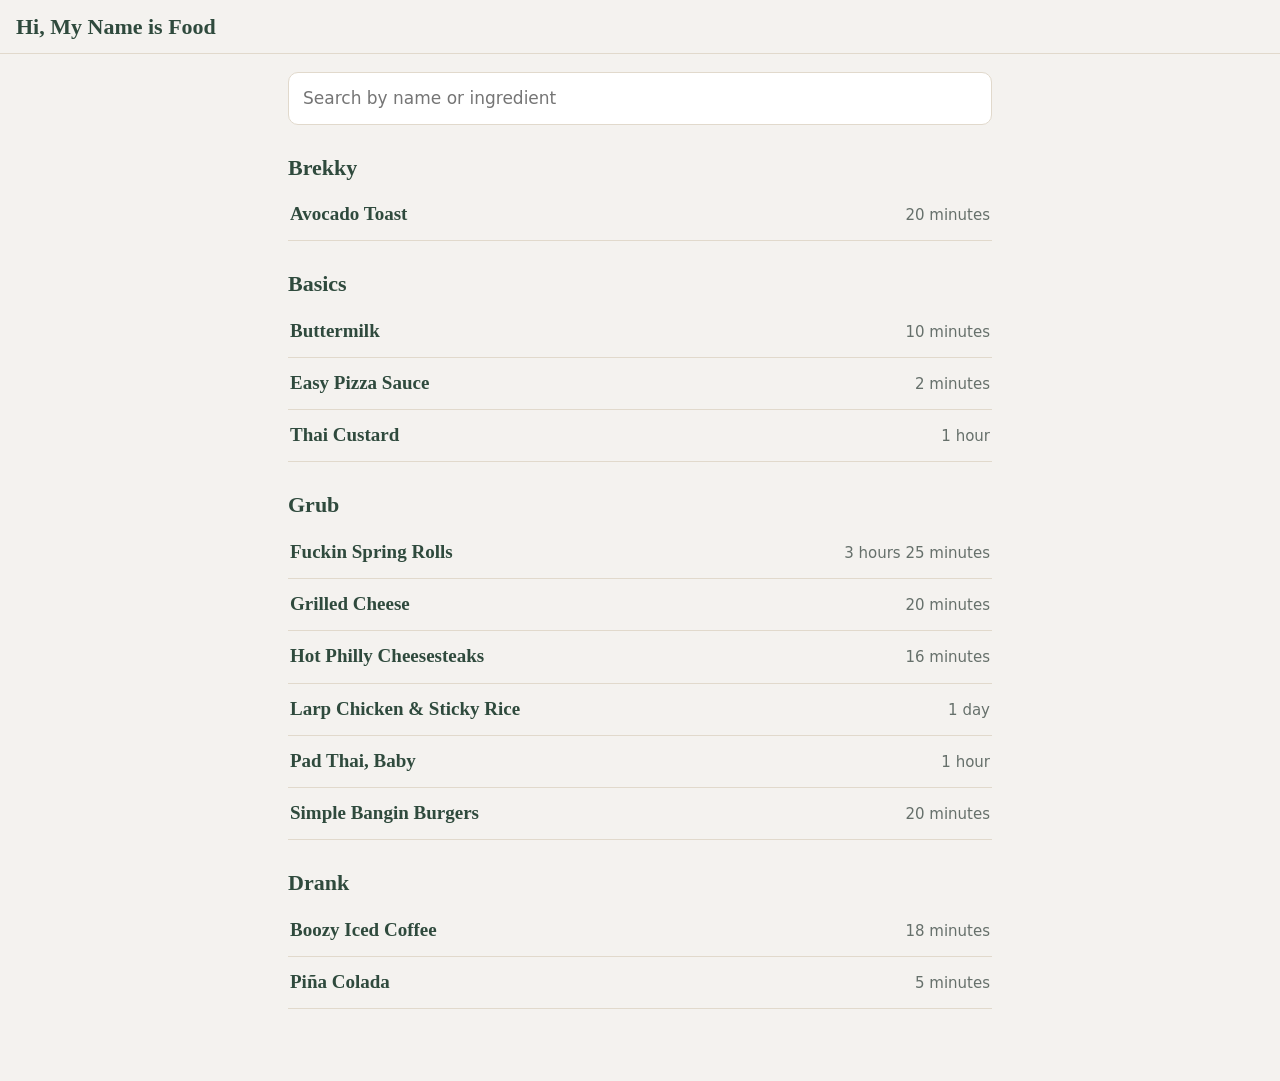
==== docs/index.html @ f657f0e6 "First version: twelve recipes, search, recipe pages, shopping list, calendar file, print and tablet " ====
<!doctype html>
<html lang="en">
<head>
<meta charset="utf-8">
<meta name="viewport" content="width=device-width, initial-scale=1, viewport-fit=cover">
<meta name="robots" content="noindex, nofollow">
<meta name="color-scheme" content="light dark">
<meta name="theme-color" content="#f4f2ef" media="(prefers-color-scheme: light)">
<meta name="theme-color" content="#25302b" media="(prefers-color-scheme: dark)">
<meta http-equiv="Content-Security-Policy" content="default-src 'self'; script-src 'self'; style-src 'self'; img-src 'self' data:; connect-src 'self'; base-uri 'none'; form-action 'none'">
<meta name="apple-mobile-web-app-title" content="Food">
<title>Hi, My Name is Food</title>
<link rel="stylesheet" href="css/site.css">
<link rel="manifest" href="manifest.webmanifest">
</head>
<body>
<header class="top">
  <a class="brand" href="#/">Hi, My Name is Food</a>
</header>
<main id="app" tabindex="-1">
  <p class="quiet">Loading the recipes.</p>
</main>
<noscript><p class="quiet">This page needs JavaScript to show the recipes.</p></noscript>
<script type="module" src="js/app.js"></script>
</body>
</html>
---- docs/css/site.css ----
/* Colours come from the cookbook's own palette: #434343, #8aa899, #e1d9cc, #f4f2ef, #ffffff. */
:root {
  --paper: #f4f2ef;
  --surface: #ffffff;
  --line: #e1d9cc;
  --ink: #434343;
  --ink-soft: #66706b;
  --head: #2f4a3d;
  --accent: #3f6453;
  --accent-fill: #8aa899;
  --on-accent: #ffffff;
  --warn: #8a4b2a;
  --serif: "Iowan Old Style", Charter, Georgia, "Times New Roman", serif;
  --sans: -apple-system, BlinkMacSystemFont, "Segoe UI", system-ui, sans-serif;
}
@media (prefers-color-scheme: dark) {
  :root {
    --paper: #25302b;
    --surface: #2d3933;
    --line: #42514a;
    --ink: #ece6db;
    --ink-soft: #b3bdb6;
    --head: #e1d9cc;
    --accent: #a9c4b6;
    --accent-fill: #8aa899;
    --on-accent: #1f2a25;
    --warn: #e2ad8b;
  }
}
* { box-sizing: border-box; }
html { -webkit-text-size-adjust: 100%; }
body {
  margin: 0;
  background: var(--paper);
  color: var(--ink);
  font: 17px/1.55 var(--sans);
  padding: 0 env(safe-area-inset-right) env(safe-area-inset-bottom) env(safe-area-inset-left);
}
a { color: var(--accent); }
.top {
  padding: calc(14px + env(safe-area-inset-top)) 16px 12px;
  border-bottom: 1px solid var(--line);
}
.brand { font: 700 22px/1.2 var(--serif); color: var(--head); text-decoration: none; }
main { max-width: 46rem; margin: 0 auto; padding: 18px 16px 72px; outline: none; }
main.wide { max-width: 68rem; }
h1 { font: 700 32px/1.15 var(--serif); color: var(--head); margin: 6px 0 8px; }
h2 { font: 700 22px/1.2 var(--serif); color: var(--head); margin: 30px 0 8px; }
h3 { font: 600 17px/1.3 var(--sans); color: var(--head); margin: 18px 0 4px; }
p { margin: 0 0 12px; }
.quiet { color: var(--ink-soft); }
.small { font-size: 15px; }

/* Home: search, then the sections as plain lists with rules between rows. */
.search { display: block; width: 100%; font: inherit; color: inherit; background: var(--surface); border: 1px solid var(--line); border-radius: 10px; padding: 12px 14px; }
.search:focus-visible, button:focus-visible, a:focus-visible, input:focus-visible { outline: 3px solid var(--accent-fill); outline-offset: 2px; }
.count { margin: 10px 2px 0; }
ul.rows { list-style: none; margin: 0; padding: 0; }
ul.rows li { border-bottom: 1px solid var(--line); }
ul.rows a { display: flex; justify-content: space-between; align-items: baseline; gap: 14px; padding: 13px 2px; text-decoration: none; color: inherit; }
ul.rows .t { font: 600 19px/1.3 var(--serif); color: var(--head); }
ul.rows .m { color: var(--ink-soft); font-size: 15px; white-space: nowrap; }
.tagline { color: var(--ink-soft); margin: -4px 0 4px; }

/* Recipe page */
.back { display: inline-block; margin: 0 0 6px; text-decoration: none; }
.meta { color: var(--ink-soft); margin: 0 0 12px; }
.headnote { font-style: italic; }
.actions { display: flex; flex-wrap: wrap; gap: 8px; margin: 16px 0 6px; }
button, a.btn {
  font: 600 16px/1.2 var(--sans); color: var(--accent); background: transparent;
  border: 1.5px solid var(--accent-fill); border-radius: 999px; padding: 10px 16px; cursor: pointer; text-decoration: none; display: inline-block;
}
button.primary, a.btn.primary { background: var(--accent); border-color: var(--accent); color: var(--paper); }
button[aria-expanded="true"] { background: var(--accent-fill); color: var(--on-accent); border-color: var(--accent-fill); }
.panel { border-top: 2px solid var(--accent-fill); border-bottom: 1px solid var(--line); padding: 14px 0 16px; margin: 12px 0 8px; }
.panel h2 { margin-top: 0; font-size: 20px; }
.panel .row { display: flex; flex-wrap: wrap; gap: 8px; margin-top: 12px; }
.field { display: block; margin: 0 0 10px; }
.field span { display: block; font-weight: 600; margin-bottom: 4px; }
input[type="date"], input[type="time"], select { font: inherit; color: inherit; background: var(--surface); border: 1px solid var(--line); border-radius: 10px; padding: 9px 12px; min-height: 44px; }
.say { margin: 10px 0 0; }
.status { margin: 10px 0 0; color: var(--warn); }

ul.ing { list-style: none; margin: 0; padding: 0; }
ul.ing li { border-bottom: 1px solid var(--line); }
ul.ing label { display: flex; gap: 12px; align-items: flex-start; padding: 10px 2px; cursor: pointer; }
ul.ing input { width: 22px; height: 22px; margin: 2px 0 0; accent-color: var(--accent); flex: none; }
ul.ing .q { font-weight: 700; }
ul.ing .n { color: var(--ink-soft); }
ul.ing input:checked + span { text-decoration: line-through; color: var(--ink-soft); }
ul.ing li.aside { padding: 10px 2px 10px 36px; font-style: italic; color: var(--ink-soft); }
ol.steps { margin: 0; padding-left: 1.5em; }
ol.steps li { margin: 0 0 14px; padding-left: 4px; }
ol.steps li::marker { font-weight: 700; color: var(--head); }
ul.tips { margin: 0; padding-left: 1.2em; }
ul.tips li { margin-bottom: 8px; }

@media (min-width: 900px) {
  .cols { display: grid; grid-template-columns: minmax(0, 5fr) minmax(0, 7fr); gap: 48px; align-items: start; }
  .cols .left { position: sticky; top: 12px; max-height: calc(100vh - 24px); overflow: auto; }
  .cols h2 { margin-top: 18px; }
}

@media print {
  :root { --paper: #fff; --surface: #fff; --ink: #000; --ink-soft: #222; --head: #000; --line: #999; --accent: #000; }
  body { font-size: 11.5pt; }
  .top, .actions, .panel, .back, .search, .noprint { display: none !important; }
  main { max-width: none; padding: 0; }
  .cols { display: block; }
  ul.ing input { width: 10pt; height: 10pt; }
  ol.steps li, ul.ing li { break-inside: avoid; }
  h2, h3 { break-after: avoid; }
}
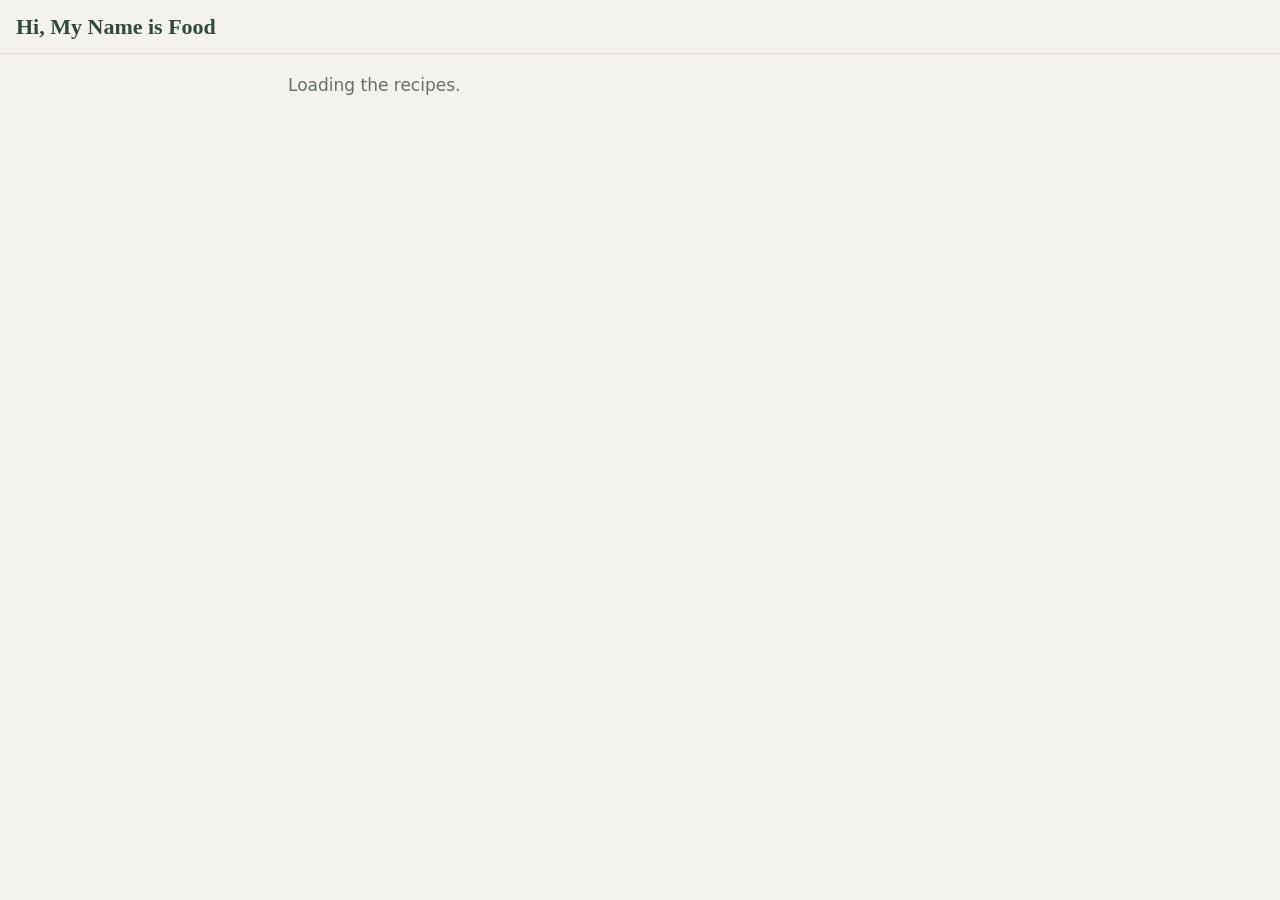
==== commit 9648ac29: "The recipe site moves under /grub; the root sends visitors there for now Co-Authored-By: Claude Fabl" ====
--- a/docs/index.html
+++ b/docs/index.html
@@ -2,25 +2,12 @@
 <html lang="en">
 <head>
 <meta charset="utf-8">
-<meta name="viewport" content="width=device-width, initial-scale=1, viewport-fit=cover">
+<meta name="viewport" content="width=device-width, initial-scale=1">
 <meta name="robots" content="noindex, nofollow">
-<meta name="color-scheme" content="light dark">
-<meta name="theme-color" content="#f4f2ef" media="(prefers-color-scheme: light)">
-<meta name="theme-color" content="#25302b" media="(prefers-color-scheme: dark)">
-<meta http-equiv="Content-Security-Policy" content="default-src 'self'; script-src 'self'; style-src 'self'; img-src 'self' data:; connect-src 'self'; base-uri 'none'; form-action 'none'">
-<meta name="apple-mobile-web-app-title" content="Food">
-<title>Hi, My Name is Food</title>
-<link rel="stylesheet" href="css/site.css">
-<link rel="manifest" href="manifest.webmanifest">
+<meta http-equiv="refresh" content="0; url=grub/">
+<title>Pants On My Head</title>
 </head>
 <body>
-<header class="top">
-  <a class="brand" href="#/">Hi, My Name is Food</a>
-</header>
-<main id="app" tabindex="-1">
-  <p class="quiet">Loading the recipes.</p>
-</main>
-<noscript><p class="quiet">This page needs JavaScript to show the recipes.</p></noscript>
-<script type="module" src="js/app.js"></script>
+<p><a href="grub/">Grub</a></p>
 </body>
 </html>
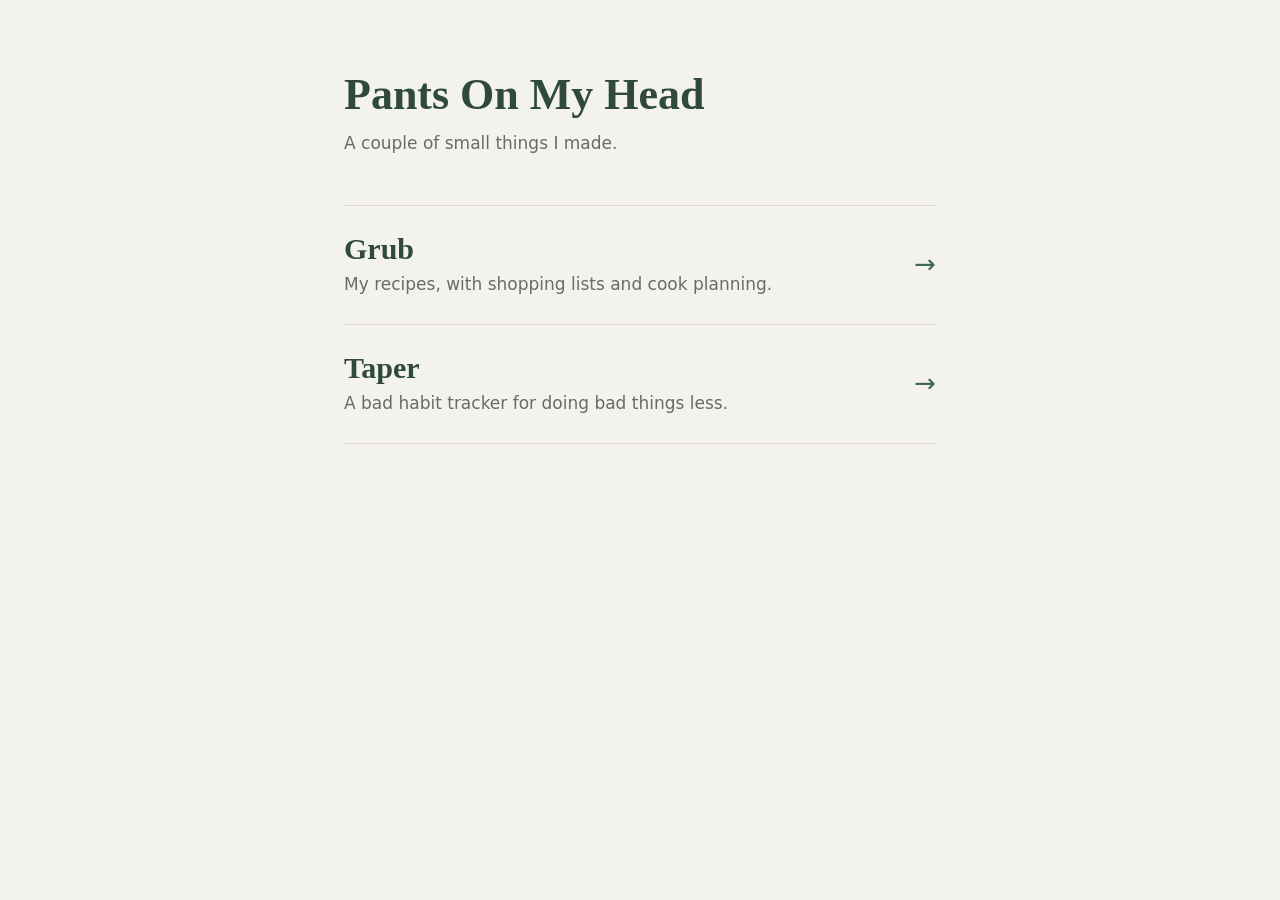
==== commit 99009c46: "Home page: Grub and Taper Co-Authored-By: Claude Opus 5.5 <noreply@anthropic.com>" ====
--- a/docs/index.html
+++ b/docs/index.html
@@ -2,12 +2,95 @@
 <html lang="en">
 <head>
 <meta charset="utf-8">
-<meta name="viewport" content="width=device-width, initial-scale=1">
+<meta name="viewport" content="width=device-width, initial-scale=1, viewport-fit=cover">
+<meta name="color-scheme" content="light dark">
 <meta name="robots" content="noindex, nofollow">
-<meta http-equiv="refresh" content="0; url=grub/">
 <title>Pants On My Head</title>
+<style>
+  /* Same paper, ink and sage as Grub (grub/css/site.css). System fonts only. */
+  :root {
+    --paper: #f4f2ef;
+    --line: #e1d9cc;
+    --ink: #434343;
+    --ink-soft: #666c68;
+    --head: #2f4a3d;
+    --accent: #3f6453;
+    --serif: "Iowan Old Style", Charter, Georgia, "Times New Roman", serif;
+    --sans: -apple-system, BlinkMacSystemFont, "Segoe UI", system-ui, sans-serif;
+  }
+  @media (prefers-color-scheme: dark) {
+    :root {
+      --paper: #25302b;
+      --line: #42514a;
+      --ink: #ece6db;
+      --ink-soft: #b3bdb6;
+      --head: #e1d9cc;
+      --accent: #a9c4b6;
+    }
+  }
+  * { box-sizing: border-box; }
+  body {
+    margin: 0;
+    background: var(--paper);
+    color: var(--ink);
+    font: 17px/1.6 var(--sans);
+  }
+  main {
+    max-width: 640px;
+    margin: 0 auto;
+    padding: calc(env(safe-area-inset-top) + 72px) 24px calc(env(safe-area-inset-bottom) + 64px);
+  }
+  h1 {
+    font: 600 44px/1.05 var(--serif);
+    color: var(--head);
+    margin: 0 0 12px;
+  }
+  .intro { color: var(--ink-soft); margin: 0 0 48px; }
+  ul { list-style: none; margin: 0; padding: 0; border-top: 1px solid var(--line); }
+  li { border-bottom: 1px solid var(--line); }
+  a {
+    display: grid;
+    grid-template-columns: 1fr auto;
+    align-items: center;
+    gap: 4px 16px;
+    padding: 26px 0;
+    color: inherit;
+    text-decoration: none;
+  }
+  .name { font: 600 30px/1.15 var(--serif); color: var(--head); }
+  .what { grid-column: 1; color: var(--ink-soft); }
+  .go {
+    grid-row: 1 / span 2;
+    grid-column: 2;
+    font-size: 26px;
+    color: var(--accent);
+    transition: transform 0.15s ease;
+  }
+  a:hover .name, a:focus-visible .name { color: var(--accent); }
+  a:hover .go, a:focus-visible .go { transform: translateX(4px); }
+  a:focus-visible { outline: 3px solid var(--accent); outline-offset: 4px; }
+</style>
 </head>
 <body>
-<p><a href="grub/">Grub</a></p>
+<main>
+  <h1>Pants On My Head</h1>
+  <p class="intro">A couple of small things I made.</p>
+  <ul>
+    <li>
+      <a href="grub/">
+        <span class="name">Grub</span>
+        <span class="what">My recipes, with shopping lists and cook planning.</span>
+        <span class="go" aria-hidden="true">&rarr;</span>
+      </a>
+    </li>
+    <li>
+      <a href="taper/">
+        <span class="name">Taper</span>
+        <span class="what">A bad habit tracker for doing bad things less.</span>
+        <span class="go" aria-hidden="true">&rarr;</span>
+      </a>
+    </li>
+  </ul>
+</main>
 </body>
 </html>
